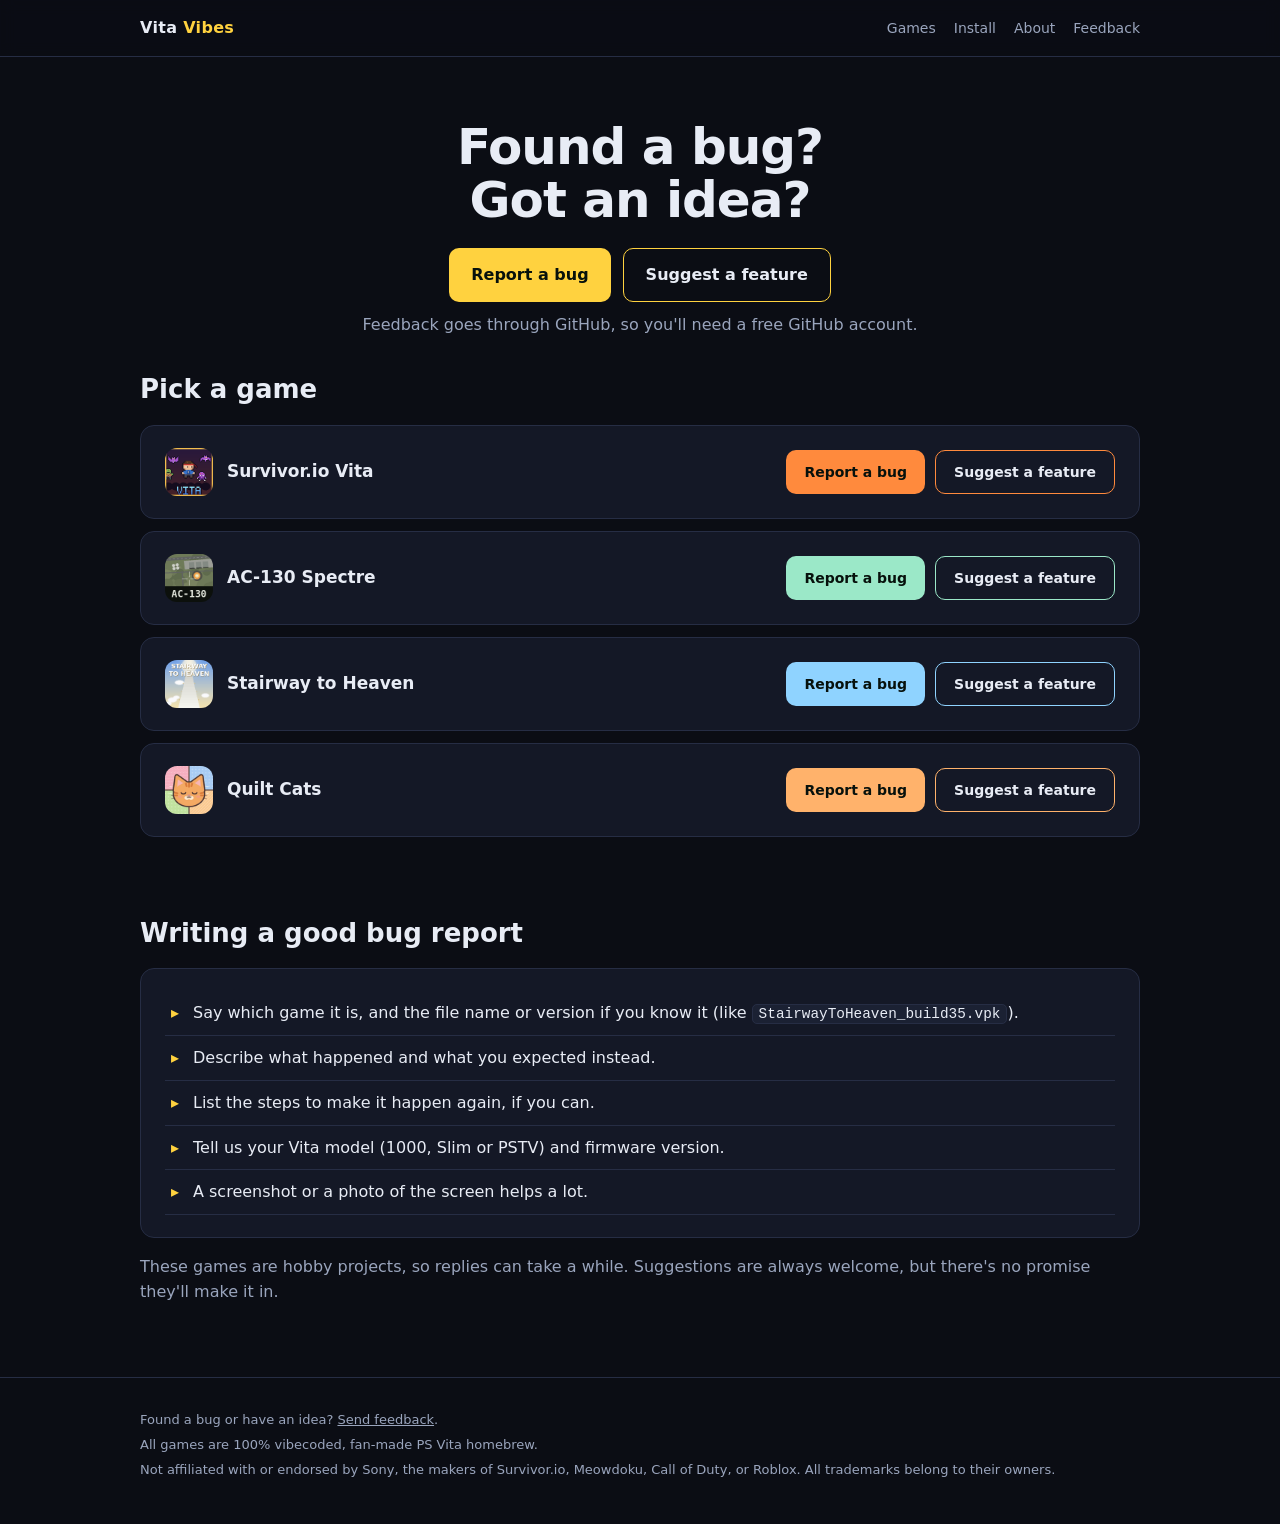
==== feedback.html @ 0724108c "Add feedback page and GitHub issue forms Feedback page with per-game "Report a bug" and "Suggest a f" ====
<!doctype html>
<html lang="en">
<head>
<meta charset="utf-8">
<meta name="viewport" content="width=device-width,initial-scale=1">
<title>Feedback | Vita Vibes</title>
<meta name="description" content="Report a bug or suggest a feature for the PS Vita games.">
<meta property="og:title" content="Feedback | Vita Vibes">
<meta property="og:description" content="Report a bug or suggest a feature for the PS Vita games.">
<link rel="stylesheet" href="style.css">
</head>
<body>
<header class="site"><div class="wrap">
<a class="brand" href="index.html">Vita <b>Vibes</b></a>
<nav><a href="index.html#games">Games</a><a href="index.html#install">Install</a><a href="index.html#about">About</a><a href="feedback.html">Feedback</a></nav>
</div></header>

<div class="hero" style="--accent:#ffd23f"><div class="wrap">
<h1 style="font-size:clamp(32px,5vw,50px)">Found a bug?<br>Got an idea?</h1>
<div class="cta-row">
<a class="btn" href="https://github.com/MrManHeadQuarters/Vita-Vibecoded-Games/issues/new?template=bug_report.yml">Report a bug</a>
<a class="btn alt" href="https://github.com/MrManHeadQuarters/Vita-Vibecoded-Games/issues/new?template=suggestion.yml">Suggest a feature</a>
</div>
<p style="color:var(--muted);margin:0">Feedback goes through GitHub, so you'll need a free GitHub account.</p>
</div></div>

<main class="wrap">
<section class="block"><h2>Pick a game</h2>
<div class="panel fb-row" style="--accent:#ff8a3d"><div class="fb-name"><img src="img/survivor.png" alt=""><strong>Survivor.io Vita</strong></div><div class="fb-links"><a class="btn" href="https://github.com/MrManHeadQuarters/Vita-Vibecoded-Games/issues/new?template=bug_report.yml&game=Survivor.io+Vita">Report a bug</a><a class="btn alt" href="https://github.com/MrManHeadQuarters/Vita-Vibecoded-Games/issues/new?template=suggestion.yml&game=Survivor.io+Vita">Suggest a feature</a></div></div>
<div class="panel fb-row" style="--accent:#9be8c8"><div class="fb-name"><img src="img/ac130.png" alt=""><strong>AC-130 Spectre</strong></div><div class="fb-links"><a class="btn" href="https://github.com/MrManHeadQuarters/Vita-Vibecoded-Games/issues/new?template=bug_report.yml&game=AC-130+Spectre">Report a bug</a><a class="btn alt" href="https://github.com/MrManHeadQuarters/Vita-Vibecoded-Games/issues/new?template=suggestion.yml&game=AC-130+Spectre">Suggest a feature</a></div></div>
<div class="panel fb-row" style="--accent:#8fd3ff"><div class="fb-name"><img src="img/stairway.png" alt=""><strong>Stairway to Heaven</strong></div><div class="fb-links"><a class="btn" href="https://github.com/MrManHeadQuarters/Vita-Vibecoded-Games/issues/new?template=bug_report.yml&game=Stairway+to+Heaven">Report a bug</a><a class="btn alt" href="https://github.com/MrManHeadQuarters/Vita-Vibecoded-Games/issues/new?template=suggestion.yml&game=Stairway+to+Heaven">Suggest a feature</a></div></div>
<div class="panel fb-row" style="--accent:#ffb26b"><div class="fb-name"><img src="img/quiltcats.png" alt=""><strong>Quilt Cats</strong></div><div class="fb-links"><a class="btn" href="https://github.com/MrManHeadQuarters/Vita-Vibecoded-Games/issues/new?template=bug_report.yml&game=Quilt+Cats">Report a bug</a><a class="btn alt" href="https://github.com/MrManHeadQuarters/Vita-Vibecoded-Games/issues/new?template=suggestion.yml&game=Quilt+Cats">Suggest a feature</a></div></div>
</section>

<section class="block" style="--accent:#ffd23f"><h2>Writing a good bug report</h2>
<div class="panel"><ul class="feat">
<li>Say which game it is, and the file name or version if you know it (like <code>StairwayToHeaven_build35.vpk</code>).</li>
<li>Describe what happened and what you expected instead.</li>
<li>List the steps to make it happen again, if you can.</li>
<li>Tell us your Vita model (1000, Slim or PSTV) and firmware version.</li>
<li>A screenshot or a photo of the screen helps a lot.</li>
</ul></div>
<p style="color:var(--muted)">These games are hobby projects, so replies can take a while. Suggestions are always welcome, but there's no promise they'll make it in.</p>
</section>
</main>
<footer><div class="wrap">
<p>Found a bug or have an idea? <a href="feedback.html" style="text-decoration:underline">Send feedback</a>.</p>
<p>All games are 100% vibecoded, fan-made PS Vita homebrew.</p>
<p>Not affiliated with or endorsed by Sony, the makers of Survivor.io, Meowdoku, Call of Duty, or Roblox. All trademarks belong to their owners.</p>
</div></footer>
</body>
</html>
---- style.css ----
:root{--bg:#0b0d14;--panel:#141826;--panel2:#1b2133;--text:#e8ecf5;--muted:#9aa5bd;--line:#262d44;--hl:#ffd23f}
*{box-sizing:border-box}
html{scroll-behavior:smooth}
body{margin:0;background:var(--bg);color:var(--text);font:16px/1.6 system-ui,-apple-system,Segoe UI,Roboto,sans-serif}
a{color:inherit}
.wrap{max-width:1040px;margin:0 auto;padding:0 20px}
header.site{border-bottom:1px solid var(--line);position:sticky;top:0;background:rgba(11,13,20,.9);backdrop-filter:blur(8px);z-index:5}
header.site .wrap{display:flex;align-items:center;justify-content:space-between;height:56px}
.brand{font-weight:800;letter-spacing:.02em;text-decoration:none}
.brand b{color:var(--hl)}
nav a{margin-left:18px;color:var(--muted);text-decoration:none;font-size:14px}
nav a:hover{color:var(--text)}
.hero{padding:64px 0 24px;text-align:center}
.hero h1{font-size:clamp(34px,6vw,60px);line-height:1.05;margin:0 0 14px;letter-spacing:-.02em}
.hero p.lead{color:var(--muted);max-width:640px;margin:0 auto 22px;font-size:18px}
.badge{display:inline-flex;align-items:center;gap:8px;background:var(--hl);color:#1a1500;font-weight:800;padding:8px 16px;border-radius:999px;font-size:14px;letter-spacing:.04em;text-transform:uppercase}
.banner{margin:28px auto 0;max-width:720px;background:var(--panel);border:1px solid var(--line);border-left:4px solid var(--hl);border-radius:10px;padding:16px 20px;text-align:left}
.banner strong{color:var(--hl)}
.grid{display:grid;grid-template-columns:repeat(2,1fr);gap:20px;padding:20px 0 56px}
.card{background:var(--panel);border:1px solid var(--line);border-radius:14px;overflow:hidden;text-decoration:none;display:flex;flex-direction:column;transition:transform .15s,border-color .15s}
@media(max-width:700px){.grid{grid-template-columns:1fr}}
.card:hover{transform:translateY(-3px);border-color:var(--accent)}
.art{height:150px;display:grid;place-items:center;color:var(--accent);background:radial-gradient(120% 120% at 20% 10%,var(--accent2),#0b0d14 70%);position:relative}
.art svg{width:84px;height:84px}
.art .vb{position:absolute;top:10px;right:10px}
.pill{font-size:11px;font-weight:800;letter-spacing:.06em;text-transform:uppercase;background:rgba(255,210,63,.14);color:var(--hl);border:1px solid rgba(255,210,63,.35);padding:3px 9px;border-radius:999px}
.card .body{padding:18px 20px 22px}
.card h3{margin:0 0 2px;font-size:21px}
.card .tag{color:var(--accent);font-size:13px;font-weight:700;margin-bottom:8px}
.card p{margin:0;color:var(--muted);font-size:15px}
.card .more{display:inline-block;margin-top:14px;font-weight:700;color:var(--text);font-size:14px}
section.block{padding:8px 0 56px}
section.block h2{font-size:26px;margin:0 0 14px}
.panel{background:var(--panel);border:1px solid var(--line);border-radius:14px;padding:22px 24px}
.panel ol{margin:8px 0 0;padding-left:22px;color:var(--muted)}
.panel ol li{margin:6px 0}
.panel code,kbd{background:var(--panel2);border:1px solid var(--line);border-radius:5px;padding:1px 6px;font-size:.9em}
.game-hero{padding:56px 0 28px;border-bottom:1px solid var(--line);background:radial-gradient(90% 140% at 0% 0%,var(--accent2),transparent 65%)}
.game-hero .row{display:flex;gap:26px;align-items:center;flex-wrap:wrap}
.game-hero .art{width:150px;border-radius:18px;flex:none;border:1px solid var(--line)}
.game-hero h1{font-size:clamp(30px,5vw,48px);margin:0;line-height:1.1;letter-spacing:-.02em}
.game-hero .tag{color:var(--accent);font-weight:700;margin:6px 0 10px}
.game-hero .aka{color:var(--muted);font-size:14px}
.cols{display:grid;grid-template-columns:2fr 1fr;gap:28px;padding:36px 0 20px}
@media(max-width:760px){.cols{grid-template-columns:1fr}}
.cols h2{font-size:20px;margin:26px 0 10px}
.cols h2:first-child{margin-top:0}
ul.feat{padding-left:0;list-style:none;margin:0}
ul.feat li{padding:9px 0 9px 28px;border-bottom:1px solid var(--line);position:relative}
ul.feat li::before{content:"▸";position:absolute;left:6px;color:var(--accent)}
table.kv{width:100%;border-collapse:collapse;font-size:15px}
table.kv td{padding:8px 0;border-bottom:1px solid var(--line);vertical-align:top}
table.kv td:first-child{color:var(--muted);padding-right:14px;white-space:nowrap}
.side .panel{margin-bottom:18px}
.gicon{width:96px;height:96px;border-radius:20px;image-rendering:auto;box-shadow:0 6px 24px rgba(0,0,0,.45)}
.game-hero .gicon{width:100%;height:100%;border-radius:0;box-shadow:none;object-fit:cover}
.game-hero .art{height:150px}
.btn{display:inline-flex;align-items:center;gap:8px;background:var(--accent);color:#07110c;font-weight:800;padding:10px 18px;border-radius:10px;text-decoration:none;font-size:14px;margin-top:12px;word-break:break-all}
.btn span{opacity:.7;font-weight:700}
.btn:hover{filter:brightness(1.1)}
.btn.off{background:var(--panel2);color:var(--muted);border:1px dashed var(--line);cursor:default}
.btn.alt{background:transparent;color:var(--text);border:1px solid var(--accent)}
.btn.alt:hover{background:rgba(255,255,255,.06)}
.side .btn{margin-right:6px}
.cta-row{display:flex;gap:12px;justify-content:center;flex-wrap:wrap;margin:22px 0 10px}
.cta-row .btn{margin-top:0;font-size:16px;padding:13px 22px}
.fb-row{display:flex;align-items:center;justify-content:space-between;gap:14px;flex-wrap:wrap;margin-bottom:12px}
.fb-name{display:flex;align-items:center;gap:14px;font-size:17px}
.fb-name img{width:48px;height:48px;border-radius:12px}
.fb-links{display:flex;gap:10px;flex-wrap:wrap}
.fb-links .btn{margin-top:0;margin-right:0}
.shots{display:grid;grid-template-columns:repeat(auto-fit,minmax(240px,1fr));gap:14px;margin-top:10px}
.shot.has{display:block;aspect-ratio:auto;border:1px solid var(--line);overflow:hidden;text-decoration:none;transition:border-color .15s}
.shot.has:hover{border-color:var(--accent)}
.shot.has img{width:100%;height:auto;display:block}
.shot.has span{display:block;padding:8px 12px;font-size:13px;color:var(--muted)}
.shot{aspect-ratio:16/9;border:1px dashed var(--line);border-radius:10px;display:grid;place-items:center;color:var(--muted);font-size:13px;background:var(--panel)}
.vibe{margin:10px 0 56px;background:var(--panel);border:1px solid var(--line);border-left:4px solid var(--hl);border-radius:10px;padding:16px 20px}
.vibe strong{color:var(--hl)}
.pager{display:flex;justify-content:space-between;gap:12px;padding:0 0 56px;flex-wrap:wrap}
.pager a{background:var(--panel);border:1px solid var(--line);border-radius:10px;padding:10px 16px;text-decoration:none;font-weight:700;font-size:14px}
.pager a:hover{border-color:var(--hl)}
footer{border-top:1px solid var(--line);color:var(--muted);font-size:13px;padding:28px 0 40px}
footer p{margin:4px 0}
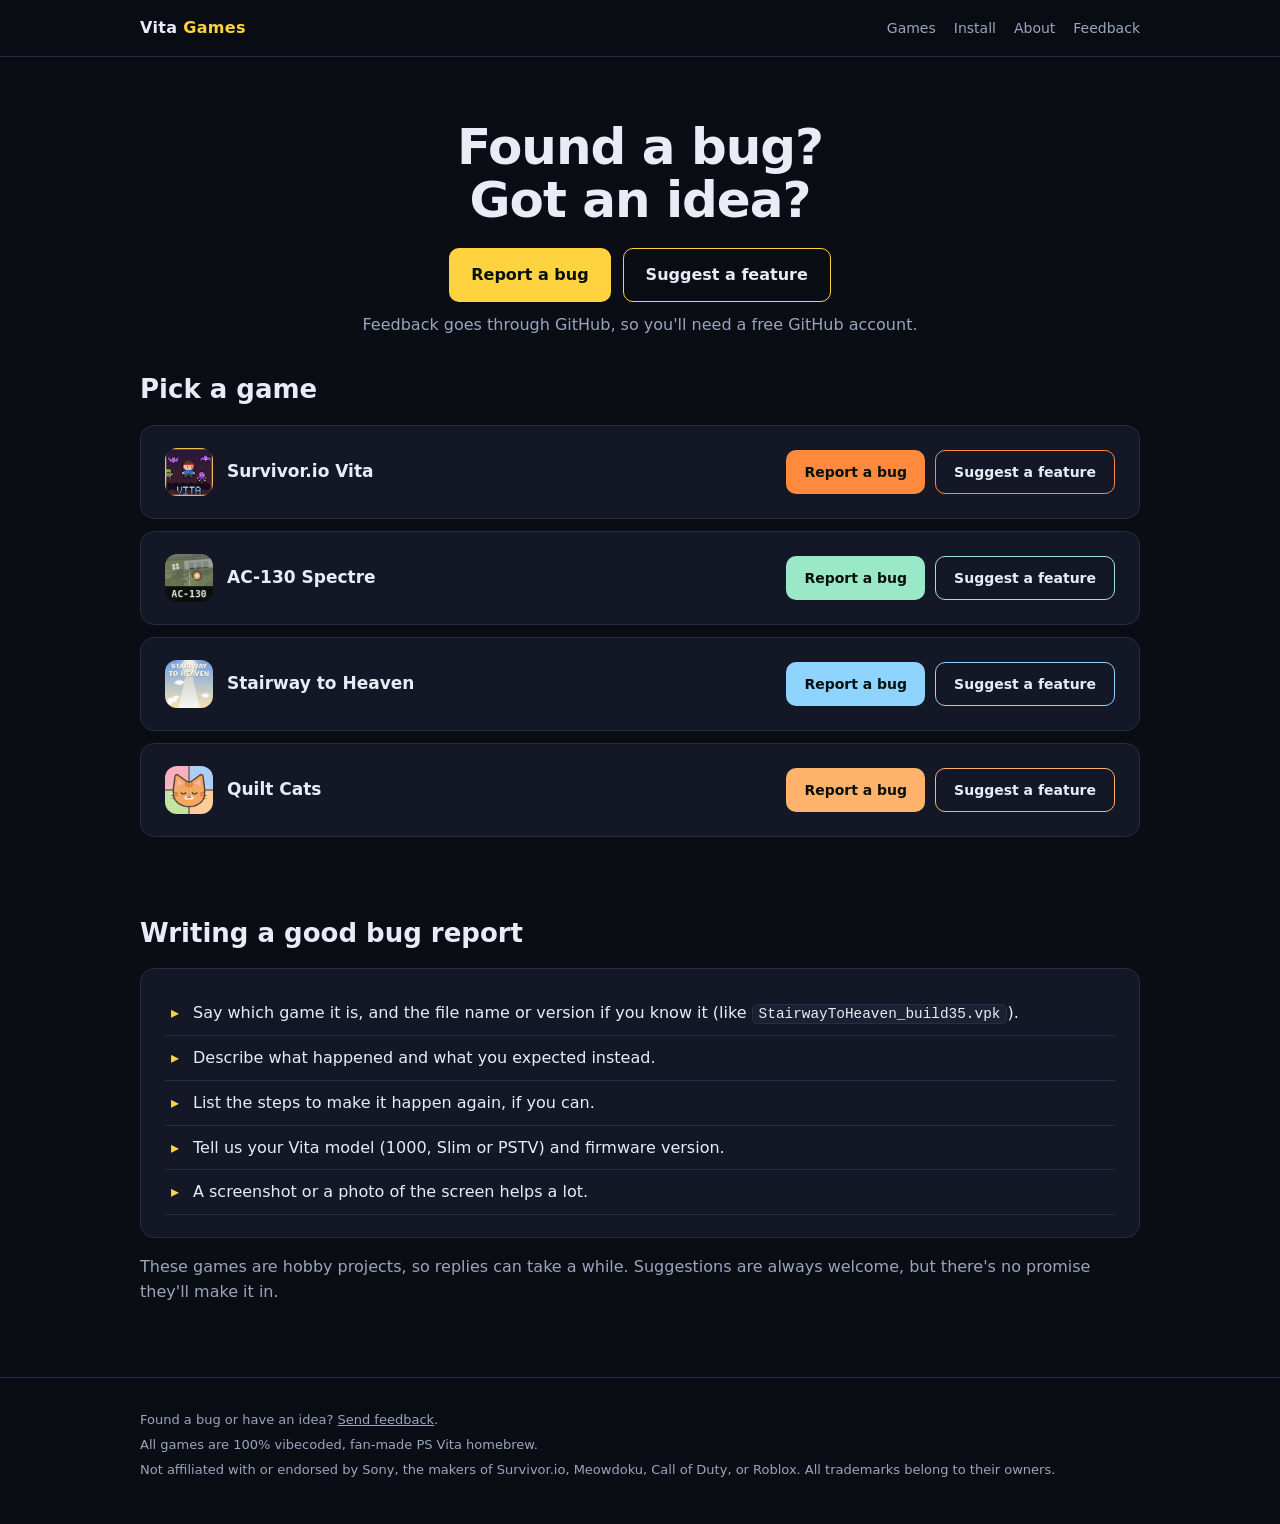
==== commit 0b4c1362: "Plainer site title and home page heading Co-Authored-By: Claude Sonnet 5.5 <noreply@anthropic.com> C" ====
--- a/feedback.html
+++ b/feedback.html
@@ -3,15 +3,15 @@
 <head>
 <meta charset="utf-8">
 <meta name="viewport" content="width=device-width,initial-scale=1">
-<title>Feedback | Vita Vibes</title>
+<title>Feedback | Vita Games</title>
 <meta name="description" content="Report a bug or suggest a feature for the PS Vita games.">
-<meta property="og:title" content="Feedback | Vita Vibes">
+<meta property="og:title" content="Feedback | Vita Games">
 <meta property="og:description" content="Report a bug or suggest a feature for the PS Vita games.">
 <link rel="stylesheet" href="style.css">
 </head>
 <body>
 <header class="site"><div class="wrap">
-<a class="brand" href="index.html">Vita <b>Vibes</b></a>
+<a class="brand" href="index.html">Vita <b>Games</b></a>
 <nav><a href="index.html#games">Games</a><a href="index.html#install">Install</a><a href="index.html#about">About</a><a href="feedback.html">Feedback</a></nav>
 </div></header>
 
